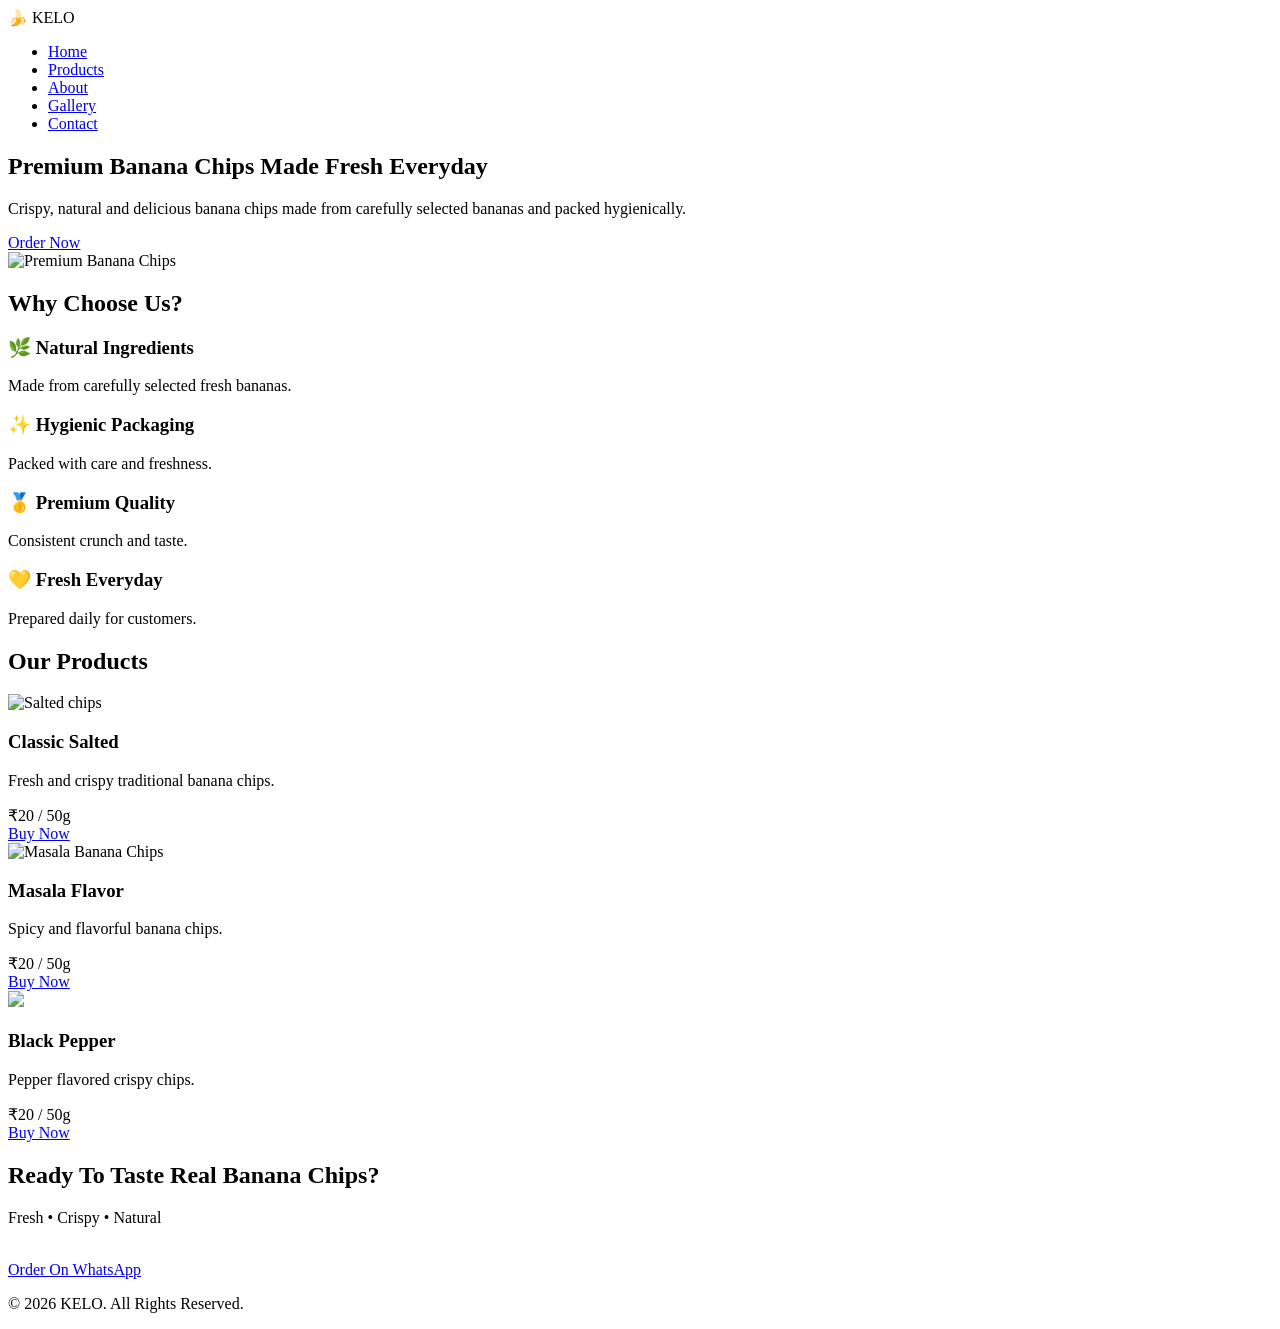
==== index.html @ 34ed2b3a "Add files via upload" ====
<!DOCTYPE html>
<html lang="en">
<head>
<meta charset="UTF-8">
<meta name="viewport" content="width=device-width, initial-scale=1.0">

<title>KELO - Premium Banana Chips</title>

<link rel="preconnect" href="https://fonts.googleapis.com">
<link rel="preconnect" href="https://fonts.gstatic.com" crossorigin>

<link href="https://fonts.googleapis.com/css2?family=Poppins:wght@300;400;500;600;700&display=swap" rel="stylesheet">

<link rel="stylesheet" href="css/style.css">
</head>

<body>

<nav>
    <div class="logo">🍌 KELO</div>

    <ul>
        <li><a href="index.html">Home</a></li>
        <li><a href="products.html">Products</a></li>
        <li><a href="about.html">About</a></li>
        <li><a href="gallery.html">Gallery</a></li>
        <li><a href="contact.html">Contact</a></li>
    </ul>
</nav>
<section class="hero">

<div class="hero-text">
<h1>Premium <span>Banana Chips</span> Made Fresh Everyday</h1>

<p>
Crispy, natural and delicious banana chips made from carefully selected bananas and packed hygienically.
</p>

<a href="#" class="btn">Order Now</a>
</div>

<img src="https://plus.unsplash.com/premium_photo-1663854478810-26b620ade38a?q=80&w=1170&auto=format&fit=crop&ixlib=rb-4.1.0&ixid=M3wxMjA3fDB8MHxwaG90by1wYWdlfHx8fGVufDB8fHx8fA%3D%3D" alt="Premium Banana Chips">

</section>

<section class="section">

<h2 class="title">Why Choose Us?</h2>

<div class="features">

<div class="card">
<h3>🌿 Natural Ingredients</h3>
<p>Made from carefully selected fresh bananas.</p>
</div>

<div class="card">
<h3>✨ Hygienic Packaging</h3>
<p>Packed with care and freshness.</p>
</div>

<div class="card">
<h3>🥇 Premium Quality</h3>
<p>Consistent crunch and taste.</p>
</div>

<div class="card">
<h3>💛 Fresh Everyday</h3>
<p>Prepared daily for customers.</p>
</div>

</div>

</section>

<section class="section">

<h2 class="title">Our Products</h2>

<div class="products">

<div class="product-card">
<img src="https://media.istockphoto.com/id/977705760/photo/banana-chips.webp?a=1&b=1&s=612x612&w=0&k=20&c=iFEebl8Y2ZzlAS83aFPBHdXyLSPIQ6dAHLVdY-i26JU="  alt="Salted chips">
<div class="product-info">
<h3>Classic Salted</h3>
<p>Fresh and crispy traditional banana chips.</p>
<div class="price">₹20 / 50g</div>
<a href="#" class="btn">Buy Now</a>
</div>

</div>

<div class="product-card">
<img src="https://media.istockphoto.com/id/2265047494/photo/dried-fruits-on-display-at-a-traditional-street-stall.jpg?s=1024x1024&w=is&k=20&c=T6y05zgZyYYlWK3PcPv79pPdneu4vztcqFNxw5HoaGw=" alt="Masala Banana Chips">
<div class="product-info">
<h3>Masala Flavor</h3>
<p>Spicy and flavorful banana chips.</p>
<div class="price">₹20 / 50g</div>
<a href="#" class="btn">Buy Now</a>
</div>

</div>

<div class="product-card">
<img src="https://media.istockphoto.com/id/1150111275/photo/banana-chips-black-pepper-flavour.webp?a=1&b=1&s=612x612&w=0&k=20&c=EByUTseFpb52nUT-pLxa8TVcMLsmIzaUuCXiiyPVPwM=">

<div class="product-info">
<h3>Black Pepper</h3>
<p>Pepper flavored crispy chips.</p>
<div class="price">₹20 / 50g</div>
<a href="#" class="btn">Buy Now</a>
</div>

</div>

</div>

</section>

<section class="cta">

<h2>Ready To Taste Real Banana Chips?</h2>

<p>Fresh • Crispy • Natural</p>

<br>
<a href="https://wa.me/91YOURNUMBER?text=Hi%20I%20want%20to%20order%20banana%20chips" class="btn">
Order On WhatsApp
</a>

</section>

<footer>
<p>© 2026 KELO. All Rights Reserved.</p>
</footer>

<script src="js/script.js"></script>

</body>
</html>
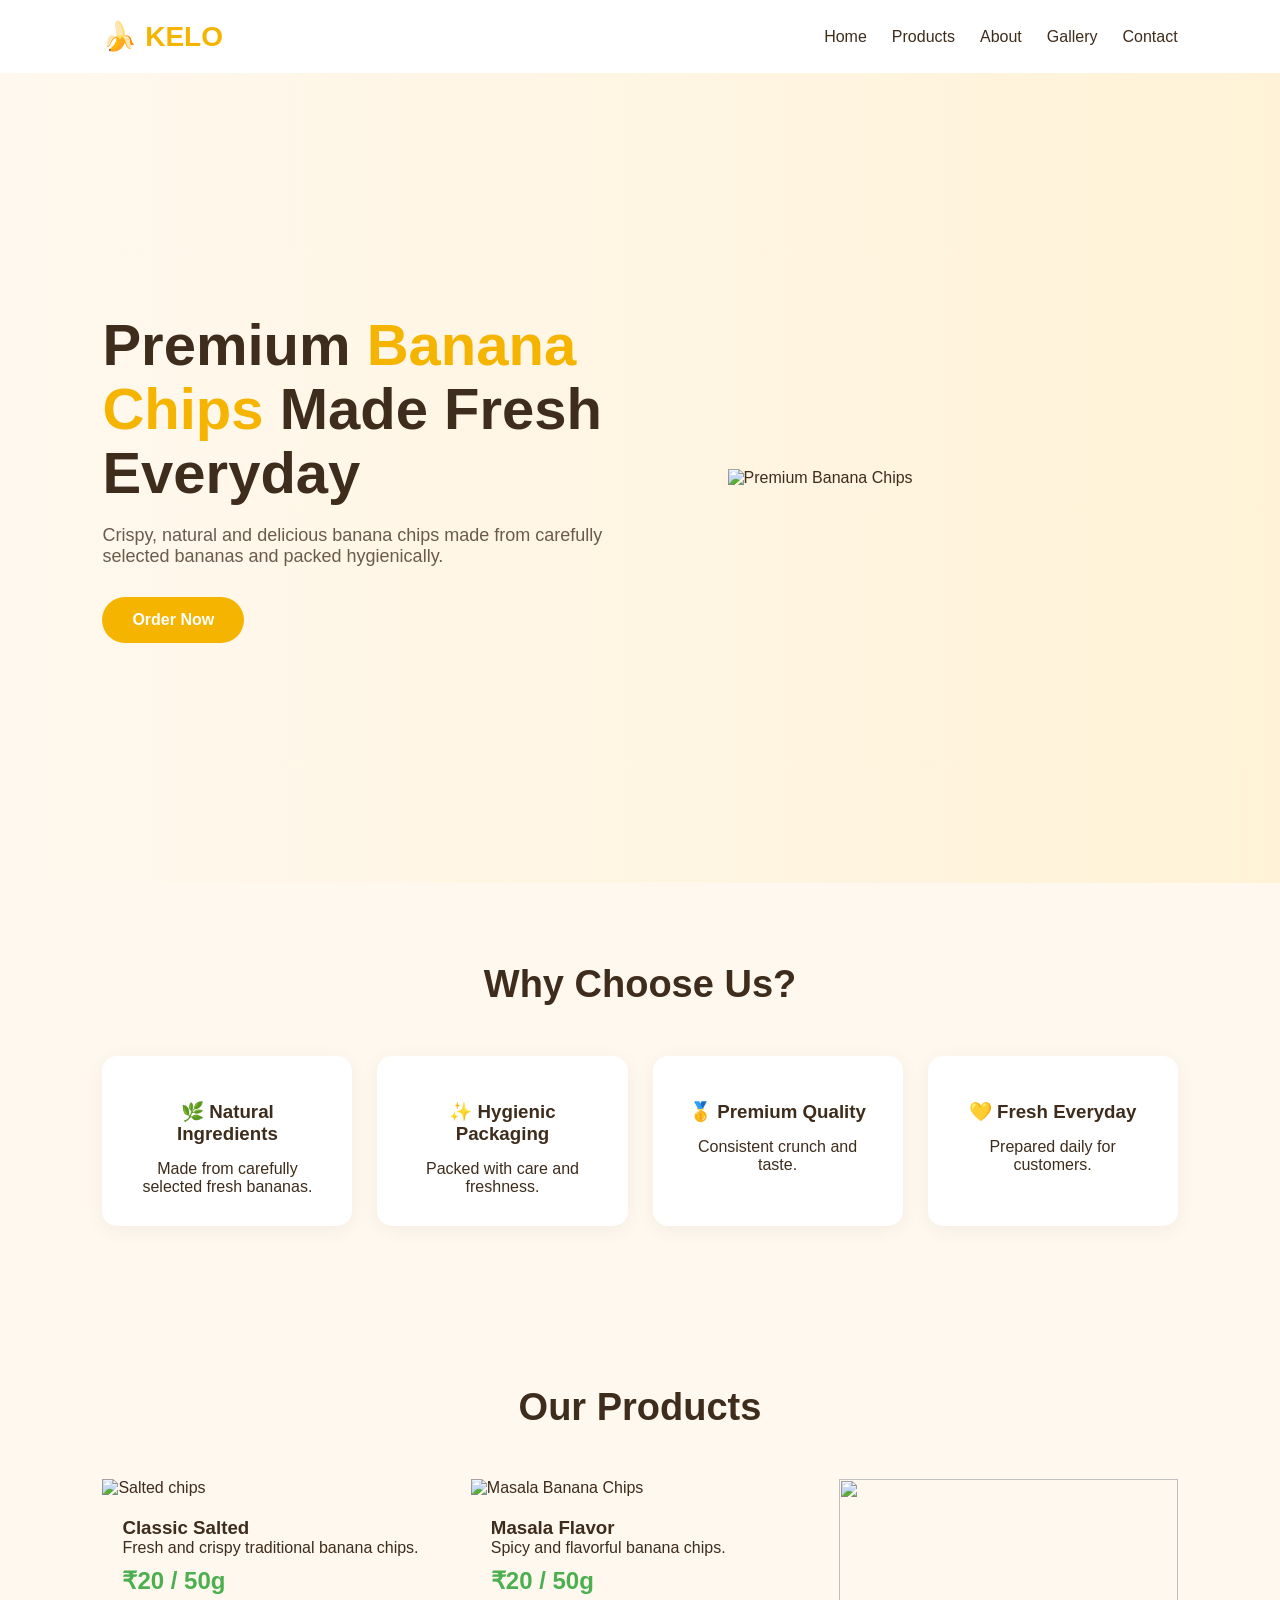
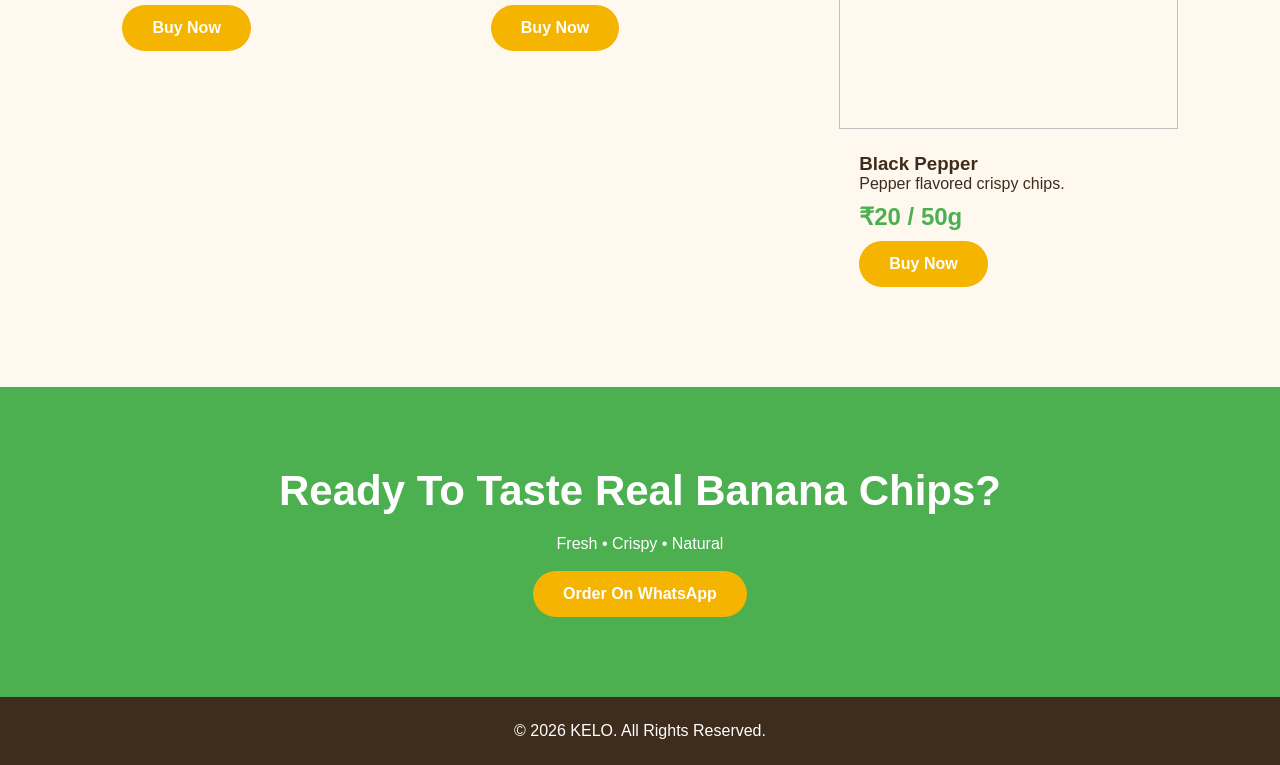
==== commit 638b9164: "Fix HTML encoding issues in index.html" ====
--- a/index.html
+++ b/index.html
@@ -11,7 +11,7 @@
 
 <link href="https://fonts.googleapis.com/css2?family=Poppins:wght@300;400;500;600;700&display=swap" rel="stylesheet">
 
-<link rel="stylesheet" href="css/style.css">
+<link rel="stylesheet" href="style.css">
 </head>
 
 <body>
@@ -137,4 +137,4 @@
 <script src="js/script.js"></script>
 
 </body>
-</html>+</html>
--- a/style.css
+++ b/style.css
@@ -0,0 +1,196 @@
+*{
+margin:0;
+padding:0;
+box-sizing:border-box;
+font-family:'Poppins',sans-serif;
+}
+
+body{
+background:#FFF8EE;
+color:#3E2C1C;
+}
+
+nav{
+display:flex;
+justify-content:space-between;
+align-items:center;
+padding:20px 8%;
+background:white;
+box-shadow:0 2px 10px rgba(0,0,0,0.05);
+}
+
+.logo{
+font-size:28px;
+font-weight:700;
+color:#F5B400;
+}
+
+nav ul{
+display:flex;
+gap:25px;
+list-style:none;
+}
+
+nav ul li a{
+text-decoration:none;
+color:#3E2C1C;
+font-weight:500;
+}
+
+.hero{
+min-height:90vh;
+display:flex;
+align-items:center;
+justify-content:space-between;
+padding:0 8%;
+background:linear-gradient(to right,#FFF8EE,#FFF2D7);
+}
+
+.hero-text{
+max-width:550px;
+}
+
+.hero-text h1{
+font-size:58px;
+line-height:1.1;
+margin-bottom:20px;
+}
+
+.hero-text span{
+color:#F5B400;
+}
+
+.hero-text p{
+font-size:18px;
+margin-bottom:30px;
+color:#6B5B4D;
+}
+
+.btn{
+display:inline-block;
+padding:14px 30px;
+background:#F5B400;
+color:white;
+text-decoration:none;
+border-radius:30px;
+font-weight:600;
+transition:.3s;
+}
+
+.btn:hover{
+transform:translateY(-3px);
+}
+
+.hero img{
+width:450px;
+max-width:100%;
+}
+
+.section{
+padding:80px 8%;
+}
+
+.title{
+text-align:center;
+font-size:38px;
+margin-bottom:50px;
+}
+
+.features{
+display:grid;
+grid-template-columns:repeat(auto-fit,minmax(220px,1fr));
+gap:25px;
+}
+
+.card{
+background:white;
+padding:30px;
+border-radius:15px;
+text-align:center;
+box-shadow:0 4px 20px rgba(0,0,0,0.05);
+}
+
+.card h3{
+margin:15px 0;
+}
+
+.products{
+display:grid;
+grid-template-columns:repeat(auto-fit,minmax(280px,1fr));
+gap:30px;
+}
+
+.product-card{
+    transition: 0.3s;
+}
+
+.product-card:hover{
+    transform: translateY(-8px);
+}
+
+.card{
+    transition: 0.3s;
+}
+
+.card:hover{
+    transform: translateY(-8px);
+}
+
+.product-card img{
+width:100%;
+height:250px;
+object-fit:cover;
+}
+
+.product-info{
+padding:20px;
+}
+
+.price{
+font-size:24px;
+font-weight:700;
+color:#4CAF50;
+margin:10px 0;
+}
+
+.cta{
+background:#4CAF50;
+color:white;
+text-align:center;
+padding:80px 8%;
+}
+
+.cta h2{
+font-size:42px;
+margin-bottom:20px;
+}
+
+footer{
+background:#3E2C1C;
+color:white;
+text-align:center;
+padding:25px;
+}
+
+@media(max-width:900px){
+
+.hero{
+flex-direction:column;
+text-align:center;
+padding-top:50px;
+}
+
+.hero-text h1{
+font-size:42px;
+}
+
+.hero img{
+margin-top:40px;
+}
+
+nav{
+flex-direction:column;
+gap:15px;
+}
+
+}
